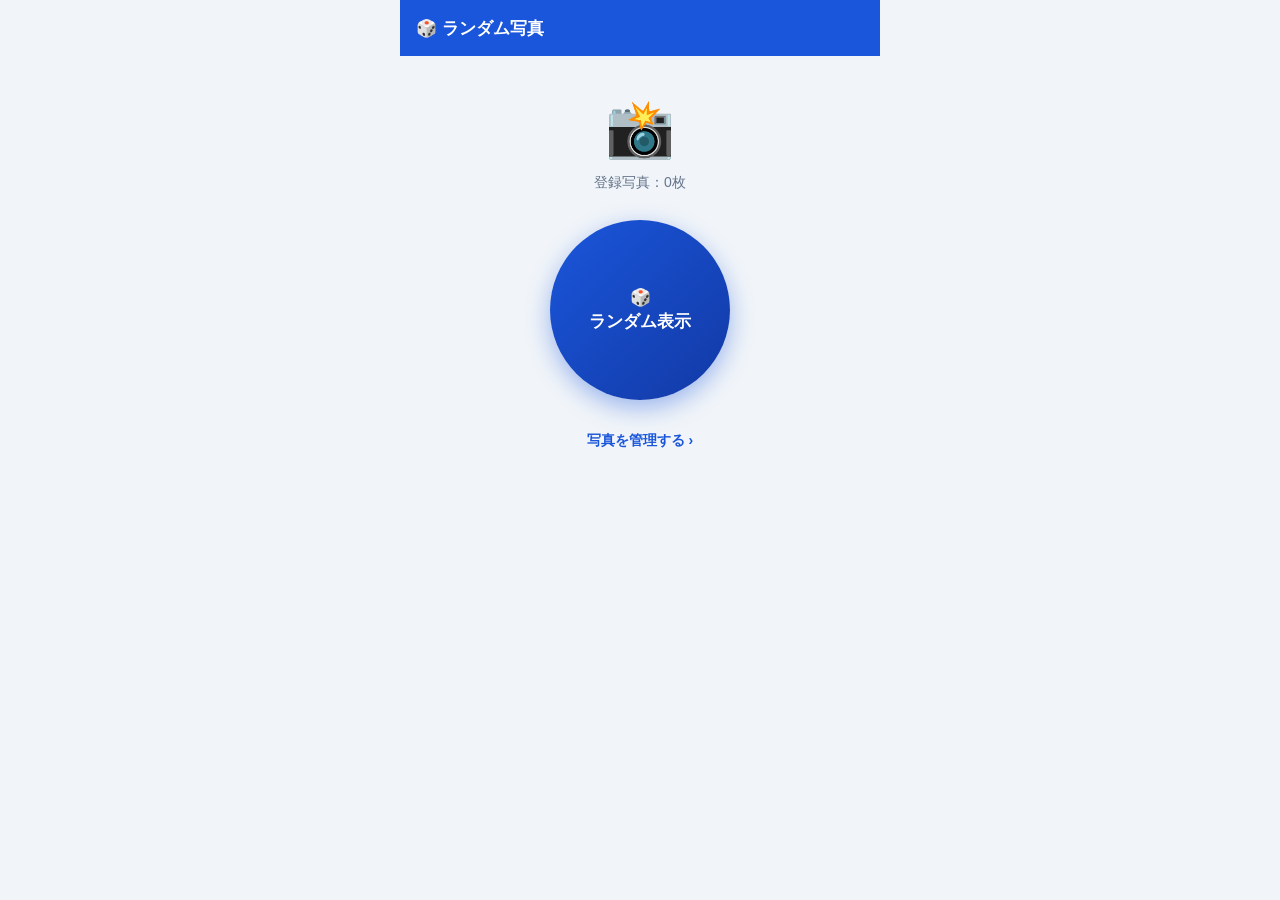
==== work/random-photo-app/04_system/index.html @ e7e94fef "chore: auto record Claude Code work Changed files: data/logs/file-change-log.md work/_inbox/99_logs/" ====
<!DOCTYPE html>
<html lang="ja">
<head>
<meta charset="UTF-8">
<meta name="viewport" content="width=device-width, initial-scale=1.0, maximum-scale=1.0, user-scalable=no">
<title>ランダム写真</title>
<style>
  :root {
    --primary: #1a56db;
    --primary-dark: #1239a5;
    --danger: #ef4444;
    --bg: #f1f5f9;
    --card: #ffffff;
    --text: #1e293b;
    --muted: #64748b;
    --border: #e2e8f0;
    --header-h: 56px;
  }
  * { box-sizing: border-box; margin: 0; padding: 0; -webkit-tap-highlight-color: transparent; }
  body {
    font-family: -apple-system, BlinkMacSystemFont, 'Hiragino Sans', 'Yu Gothic UI', sans-serif;
    background: var(--bg); color: var(--text);
    max-width: 480px; margin: 0 auto; min-height: 100vh;
  }
  .screen { display: none; min-height: 100vh; padding-bottom: 24px; }
  .screen.active { display: block; }

  .header {
    background: var(--primary); color: white; height: var(--header-h);
    display: flex; align-items: center; padding: 0 16px;
    position: sticky; top: 0; z-index: 100; gap: 12px;
  }
  .header-back {
    width: 34px; height: 34px; display: flex; align-items: center; justify-content: center;
    background: rgba(255,255,255,0.15); border-radius: 50%; cursor: pointer; font-size: 19px; flex-shrink: 0;
  }
  .header-title { font-size: 17px; font-weight: 700; flex: 1; }

  .section { padding: 16px; }

  /* HOME */
  .home-hero { text-align: center; padding: 40px 24px 20px; }
  .home-hero-icon { font-size: 56px; margin-bottom: 12px; }
  .home-hero-count { font-size: 14px; color: var(--muted); margin-bottom: 28px; }
  .random-btn {
    width: 180px; height: 180px; border-radius: 50%; border: none;
    background: linear-gradient(135deg,#1a56db,#1239a5); color: white;
    font-size: 17px; font-weight: 800; cursor: pointer; margin: 0 auto;
    display: flex; align-items: center; justify-content: center;
    box-shadow: 0 8px 24px rgba(26,86,219,0.4); line-height: 1.4;
  }
  .random-btn:active { transform: scale(0.96); }
  .manage-link {
    display: block; text-align: center; margin-top: 32px; color: var(--primary);
    font-size: 14px; font-weight: 700; cursor: pointer;
  }

  /* MANAGE */
  .add-row { display: flex; gap: 10px; margin-bottom: 16px; }
  .add-btn {
    flex: 1; background: #f8faff; border: 2px dashed #93c5fd; border-radius: 14px;
    padding: 16px 8px; text-align: center; cursor: pointer;
  }
  .add-btn-icon { font-size: 26px; margin-bottom: 4px; }
  .add-btn-text { font-size: 12px; font-weight: 700; color: var(--primary); }

  .photo-grid { display: grid; grid-template-columns: repeat(3,1fr); gap: 8px; }
  .photo-thumb {
    aspect-ratio: 1; border-radius: 10px; overflow: hidden; position: relative; background: #e0f2fe;
  }
  .photo-thumb img { width: 100%; height: 100%; object-fit: cover; display: block; }
  .photo-del {
    position: absolute; top: 4px; right: 4px; background: rgba(0,0,0,0.6); color: white;
    border-radius: 50%; width: 22px; height: 22px; display: flex; align-items: center; justify-content: center;
    font-size: 13px; cursor: pointer;
  }

  .empty-state { text-align: center; padding: 48px 24px; color: var(--muted); }
  .empty-state-icon { font-size: 44px; margin-bottom: 10px; }

  /* RANDOM RESULT OVERLAY */
  .overlay {
    position: fixed; inset: 0; background: rgba(0,0,0,0.9); z-index: 500;
    display: none; align-items: center; justify-content: center; flex-direction: column; padding: 20px;
  }
  .overlay.open { display: flex; }
  .overlay img { max-width: 100%; max-height: 70vh; border-radius: 12px; object-fit: contain; }
  .overlay-actions { display: flex; gap: 12px; margin-top: 20px; width: 100%; max-width: 320px; }
  .overlay-btn {
    flex: 1; padding: 14px; border-radius: 14px; border: none; font-size: 15px; font-weight: 700;
    cursor: pointer; font-family: inherit;
  }
  .overlay-btn.again { background: var(--primary); color: white; }
  .overlay-btn.close { background: rgba(255,255,255,0.15); color: white; }

  .toast {
    position: fixed; bottom: 24px; left: 50%; transform: translateX(-50%) translateY(20px);
    background: #1e293b; color: white; padding: 12px 20px; border-radius: 24px;
    font-size: 14px; font-weight: 600; opacity: 0; transition: all 0.3s; z-index: 9999; white-space: nowrap;
  }
  .toast.show { opacity: 1; transform: translateX(-50%) translateY(0); }
</style>
</head>
<body>

<!-- ─── HOME ─── -->
<div class="screen active" id="screen-home">
  <div class="header"><div class="header-title">🎲 ランダム写真</div></div>
  <div class="home-hero">
    <div class="home-hero-icon">📸</div>
    <div class="home-hero-count" id="photo-count">登録写真：0枚</div>
    <button class="random-btn" onclick="showRandomPhoto()">🎲<br>ランダム表示</button>
    <div class="manage-link" onclick="goScreen('manage')">写真を管理する ›</div>
  </div>
</div>

<!-- ─── MANAGE ─── -->
<div class="screen" id="screen-manage">
  <div class="header">
    <div class="header-back" onclick="goScreen('home')">‹</div>
    <div class="header-title">写真を管理</div>
  </div>
  <div class="section">
    <div class="add-row">
      <div class="add-btn" onclick="document.getElementById('camera-input').click()">
        <div class="add-btn-icon">📷</div>
        <div class="add-btn-text">写真を撮る</div>
      </div>
      <div class="add-btn" onclick="document.getElementById('library-input').click()">
        <div class="add-btn-icon">🖼</div>
        <div class="add-btn-text">アルバムから選ぶ</div>
      </div>
    </div>
    <input type="file" id="camera-input" accept="image/*" capture="environment" style="display:none" onchange="handleFiles(event)">
    <input type="file" id="library-input" accept="image/*" multiple style="display:none" onchange="handleFiles(event)">
    <div class="photo-grid" id="photo-grid"></div>
  </div>
</div>

<!-- ─── RANDOM RESULT ─── -->
<div class="overlay" id="result-overlay">
  <img id="result-img" src="" alt="">
  <div class="overlay-actions">
    <button class="overlay-btn again" onclick="showRandomPhoto()">🎲 もう一回</button>
    <button class="overlay-btn close" onclick="closeResult()">閉じる</button>
  </div>
</div>

<div class="toast" id="toast"></div>

<script>
// ─────────────────────────────────────────────
//  IndexedDB（写真がたくさん増える前提なのでlocalStorageではなくIndexedDBを使用）
// ─────────────────────────────────────────────
const DB_NAME = 'random_photo_db';
const STORE_NAME = 'photos';
let db = null;

function openDB() {
  return new Promise((resolve, reject) => {
    const req = indexedDB.open(DB_NAME, 1);
    req.onupgradeneeded = () => {
      req.result.createObjectStore(STORE_NAME, { keyPath: 'id', autoIncrement: true });
    };
    req.onsuccess = () => resolve(req.result);
    req.onerror = () => reject(req.error);
  });
}

function addPhoto(dataUrl) {
  return new Promise((resolve, reject) => {
    const tx = db.transaction(STORE_NAME, 'readwrite');
    tx.objectStore(STORE_NAME).add({ src: dataUrl, addedAt: Date.now() });
    tx.oncomplete = resolve;
    tx.onerror = () => reject(tx.error);
  });
}

function getAllPhotos() {
  return new Promise((resolve, reject) => {
    const tx = db.transaction(STORE_NAME, 'readonly');
    const req = tx.objectStore(STORE_NAME).getAll();
    req.onsuccess = () => resolve(req.result);
    req.onerror = () => reject(req.error);
  });
}

function deletePhotoById(id) {
  return new Promise((resolve, reject) => {
    const tx = db.transaction(STORE_NAME, 'readwrite');
    tx.objectStore(STORE_NAME).delete(id);
    tx.oncomplete = resolve;
    tx.onerror = () => reject(tx.error);
  });
}

// ─────────────────────────────────────────────
//  HELPERS
// ─────────────────────────────────────────────
function showToast(msg, duration = 2200) {
  const t = document.getElementById('toast');
  t.textContent = msg;
  t.classList.add('show');
  setTimeout(() => t.classList.remove('show'), duration);
}

function goScreen(name) {
  document.querySelectorAll('.screen').forEach(s => s.classList.remove('active'));
  document.getElementById('screen-' + name).classList.add('active');
  if (name === 'manage') renderPhotoGrid();
  if (name === 'home') refreshCount();
  window.scrollTo(0, 0);
}

function resizeImage(file, callback) {
  const reader = new FileReader();
  reader.onload = ev => {
    const img = new Image();
    img.onload = () => {
      const MAX = 1000;
      let w = img.width, h = img.height;
      if (w > MAX || h > MAX) {
        if (w > h) { h = Math.round(h * MAX / w); w = MAX; }
        else { w = Math.round(w * MAX / h); h = MAX; }
      }
      const canvas = document.createElement('canvas');
      canvas.width = w; canvas.height = h;
      canvas.getContext('2d').drawImage(img, 0, 0, w, h);
      callback(canvas.toDataURL('image/jpeg', 0.75));
    };
    img.src = ev.target.result;
  };
  reader.readAsDataURL(file);
}

// ─────────────────────────────────────────────
//  写真の追加・表示・削除
// ─────────────────────────────────────────────
async function handleFiles(e) {
  const files = Array.from(e.target.files);
  if (!files.length) return;
  let loaded = 0;
  for (const file of files) {
    await new Promise(res => {
      resizeImage(file, async dataUrl => {
        await addPhoto(dataUrl);
        loaded++;
        res();
      });
    });
  }
  showToast(`📷 写真${files.length}枚を追加しました`);
  renderPhotoGrid();
  e.target.value = '';
}

async function renderPhotoGrid() {
  const photos = await getAllPhotos();
  const el = document.getElementById('photo-grid');
  if (!photos.length) {
    el.innerHTML = `<div class="empty-state" style="grid-column:1/-1"><div class="empty-state-icon">📭</div><div>まだ写真がありません</div></div>`;
    return;
  }
  el.innerHTML = photos.map(p => `
    <div class="photo-thumb">
      <img src="${p.src}">
      <div class="photo-del" onclick="removePhoto(${p.id})">✕</div>
    </div>`).join('');
}

async function removePhoto(id) {
  await deletePhotoById(id);
  renderPhotoGrid();
  showToast('🗑️ 削除しました');
}

async function refreshCount() {
  const photos = await getAllPhotos();
  document.getElementById('photo-count').textContent = `登録写真：${photos.length}枚`;
}

async function showRandomPhoto() {
  const photos = await getAllPhotos();
  if (!photos.length) { showToast('⚠️ まだ写真が登録されていません'); return; }
  const pick = photos[Math.floor(Math.random() * photos.length)];
  document.getElementById('result-img').src = pick.src;
  document.getElementById('result-overlay').classList.add('open');
}

function closeResult() {
  document.getElementById('result-overlay').classList.remove('open');
}

// ─────────────────────────────────────────────
//  INIT
// ─────────────────────────────────────────────
openDB().then(d => { db = d; refreshCount(); });
</script>
</body>
</html>
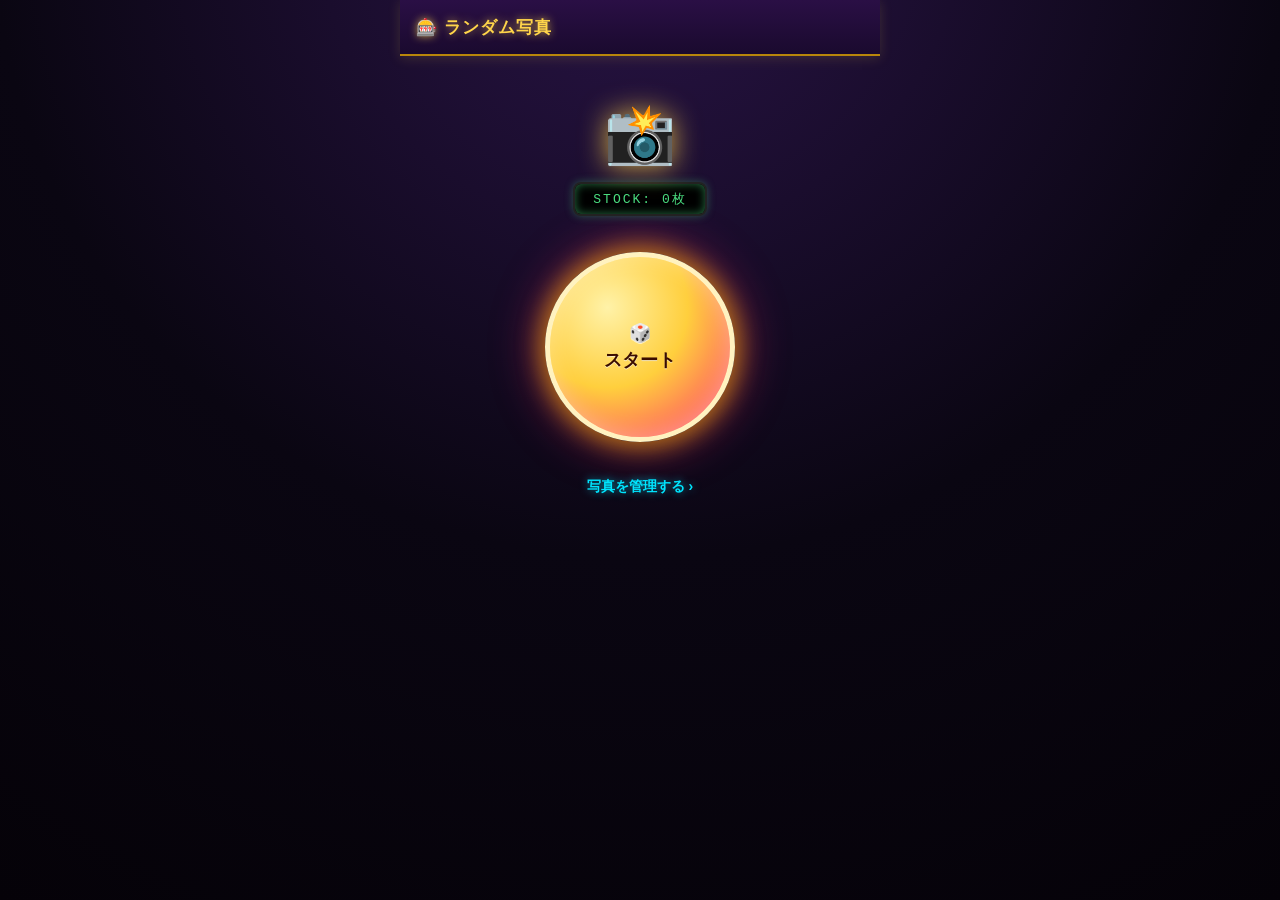
==== commit 77b096ac: "chore: auto record Claude Code work Changed files: data/logs/file-change-log.md work/_inbox/99_logs/" ====
--- a/work/random-photo-app/04_system/index.html
+++ b/work/random-photo-app/04_system/index.html
@@ -6,71 +6,104 @@
 <title>ランダム写真</title>
 <style>
   :root {
-    --primary: #1a56db;
-    --primary-dark: #1239a5;
-    --danger: #ef4444;
-    --bg: #f1f5f9;
-    --card: #ffffff;
-    --text: #1e293b;
-    --muted: #64748b;
-    --border: #e2e8f0;
+    --gold: #ffd54a;
+    --gold-dark: #b8860b;
+    --pink: #ff2e6d;
+    --neon-blue: #00e5ff;
+    --bg: #0a0612;
+    --card: #1c1030;
+    --card2: #241640;
+    --text: #fff2e0;
+    --muted: #9d8fc0;
+    --border: #3a2a5c;
     --header-h: 56px;
   }
   * { box-sizing: border-box; margin: 0; padding: 0; -webkit-tap-highlight-color: transparent; }
   body {
     font-family: -apple-system, BlinkMacSystemFont, 'Hiragino Sans', 'Yu Gothic UI', sans-serif;
-    background: var(--bg); color: var(--text);
+    background: radial-gradient(circle at 50% -10%, #2a1448 0%, #0a0612 55%, #050208 100%);
+    color: var(--text);
     max-width: 480px; margin: 0 auto; min-height: 100vh;
   }
   .screen { display: none; min-height: 100vh; padding-bottom: 24px; }
   .screen.active { display: block; }
 
   .header {
-    background: var(--primary); color: white; height: var(--header-h);
+    background: linear-gradient(180deg, #2a0f45, #1a0a2e);
+    color: var(--gold); height: var(--header-h);
     display: flex; align-items: center; padding: 0 16px;
     position: sticky; top: 0; z-index: 100; gap: 12px;
+    border-bottom: 2px solid var(--gold-dark);
+    box-shadow: 0 2px 12px rgba(255,213,74,0.15);
   }
   .header-back {
     width: 34px; height: 34px; display: flex; align-items: center; justify-content: center;
-    background: rgba(255,255,255,0.15); border-radius: 50%; cursor: pointer; font-size: 19px; flex-shrink: 0;
-  }
-  .header-title { font-size: 17px; font-weight: 700; flex: 1; }
+    background: rgba(255,255,255,0.1); border-radius: 50%; cursor: pointer; font-size: 19px; flex-shrink: 0;
+    color: var(--text);
+  }
+  .header-title {
+    font-size: 17px; font-weight: 800; flex: 1; letter-spacing: 1px;
+    text-shadow: 0 0 8px rgba(255,213,74,0.7);
+  }
 
   .section { padding: 16px; }
 
   /* HOME */
-  .home-hero { text-align: center; padding: 40px 24px 20px; }
-  .home-hero-icon { font-size: 56px; margin-bottom: 12px; }
-  .home-hero-count { font-size: 14px; color: var(--muted); margin-bottom: 28px; }
+  .home-hero { text-align: center; padding: 44px 24px 20px; }
+  .home-hero-icon {
+    font-size: 58px; margin-bottom: 14px;
+    filter: drop-shadow(0 0 14px rgba(255,213,74,0.8));
+    animation: iconFloat 2.4s ease-in-out infinite;
+  }
+  @keyframes iconFloat {
+    0%,100% { transform: translateY(0) rotate(-3deg); }
+    50% { transform: translateY(-6px) rotate(3deg); }
+  }
+  .home-hero-count {
+    display: inline-block; font-family: 'Courier New', monospace; font-size: 13px;
+    background: #000; color: #4ade80; padding: 6px 18px; border-radius: 8px;
+    border: 2px solid #222; letter-spacing: 2px; margin-bottom: 36px;
+    box-shadow: inset 0 0 10px rgba(74,222,128,0.5), 0 0 8px rgba(74,222,128,0.35);
+  }
+
   .random-btn {
-    width: 180px; height: 180px; border-radius: 50%; border: none;
-    background: linear-gradient(135deg,#1a56db,#1239a5); color: white;
-    font-size: 17px; font-weight: 800; cursor: pointer; margin: 0 auto;
-    display: flex; align-items: center; justify-content: center;
-    box-shadow: 0 8px 24px rgba(26,86,219,0.4); line-height: 1.4;
-  }
-  .random-btn:active { transform: scale(0.96); }
+    width: 190px; height: 190px; border-radius: 50%; border: 5px solid #fff2c0;
+    background: radial-gradient(circle at 32% 28%, #fff2a8, #ffcf3d 45%, #ff2e6d 100%);
+    color: #3a0d00; font-size: 18px; font-weight: 900; cursor: pointer; margin: 0 auto;
+    display: flex; align-items: center; justify-content: center; line-height: 1.5;
+    text-shadow: 0 1px 0 rgba(255,255,255,0.6);
+    box-shadow: 0 0 22px 6px rgba(255,180,0,0.55), 0 0 44px 12px rgba(255,46,109,0.35), inset 0 0 22px rgba(255,255,255,0.35);
+    animation: btnPulse 1.8s ease-in-out infinite;
+  }
+  .random-btn:active { transform: scale(0.95); }
+  @keyframes btnPulse {
+    0%,100% { box-shadow: 0 0 22px 6px rgba(255,180,0,0.55), 0 0 44px 12px rgba(255,46,109,0.35), inset 0 0 22px rgba(255,255,255,0.35); }
+    50%     { box-shadow: 0 0 32px 10px rgba(255,180,0,0.85), 0 0 58px 18px rgba(255,46,109,0.55), inset 0 0 26px rgba(255,255,255,0.45); }
+  }
+
   .manage-link {
-    display: block; text-align: center; margin-top: 32px; color: var(--primary);
+    display: block; text-align: center; margin-top: 36px; color: var(--neon-blue);
     font-size: 14px; font-weight: 700; cursor: pointer;
+    text-shadow: 0 0 8px rgba(0,229,255,0.6);
   }
 
   /* MANAGE */
   .add-row { display: flex; gap: 10px; margin-bottom: 16px; }
   .add-btn {
-    flex: 1; background: #f8faff; border: 2px dashed #93c5fd; border-radius: 14px;
+    flex: 1; background: var(--card); border: 2px dashed var(--gold-dark); border-radius: 14px;
     padding: 16px 8px; text-align: center; cursor: pointer;
   }
   .add-btn-icon { font-size: 26px; margin-bottom: 4px; }
-  .add-btn-text { font-size: 12px; font-weight: 700; color: var(--primary); }
+  .add-btn-text { font-size: 12px; font-weight: 700; color: var(--gold); }
 
   .photo-grid { display: grid; grid-template-columns: repeat(3,1fr); gap: 8px; }
   .photo-thumb {
-    aspect-ratio: 1; border-radius: 10px; overflow: hidden; position: relative; background: #e0f2fe;
+    aspect-ratio: 1; border-radius: 10px; overflow: hidden; position: relative;
+    background: var(--card); border: 1px solid var(--border);
   }
   .photo-thumb img { width: 100%; height: 100%; object-fit: cover; display: block; }
   .photo-del {
-    position: absolute; top: 4px; right: 4px; background: rgba(0,0,0,0.6); color: white;
+    position: absolute; top: 4px; right: 4px; background: rgba(0,0,0,0.7); color: var(--pink);
     border-radius: 50%; width: 22px; height: 22px; display: flex; align-items: center; justify-content: center;
     font-size: 13px; cursor: pointer;
   }
@@ -78,25 +111,56 @@
   .empty-state { text-align: center; padding: 48px 24px; color: var(--muted); }
   .empty-state-icon { font-size: 44px; margin-bottom: 10px; }
 
-  /* RANDOM RESULT OVERLAY */
+  /* RANDOM RESULT OVERLAY（当たり演出） */
   .overlay {
-    position: fixed; inset: 0; background: rgba(0,0,0,0.9); z-index: 500;
+    position: fixed; inset: 0; z-index: 500;
     display: none; align-items: center; justify-content: center; flex-direction: column; padding: 20px;
+    background: radial-gradient(circle, #2a123f 0%, #05020a 75%);
+    overflow: hidden;
   }
   .overlay.open { display: flex; }
-  .overlay img { max-width: 100%; max-height: 70vh; border-radius: 12px; object-fit: contain; }
-  .overlay-actions { display: flex; gap: 12px; margin-top: 20px; width: 100%; max-width: 320px; }
+  .overlay::before {
+    content: ''; position: absolute; inset: -60%; z-index: 0;
+    background: repeating-conic-gradient(from 0deg, rgba(255,213,74,0.14) 0deg 6deg, transparent 6deg 18deg);
+    animation: rayRotate 9s linear infinite;
+  }
+  @keyframes rayRotate { to { transform: rotate(360deg); } }
+
+  .result-banner {
+    position: relative; z-index: 2; color: var(--gold); font-size: 20px; font-weight: 900;
+    margin-bottom: 16px; text-shadow: 0 0 12px rgba(255,213,74,0.8); opacity: 0; transition: opacity 0.3s;
+    letter-spacing: 2px;
+  }
+  .result-frame {
+    position: relative; z-index: 2; border: 6px solid var(--gold); border-radius: 16px;
+    overflow: hidden; box-shadow: 0 0 28px 8px rgba(255,213,74,0.55), 0 0 56px 18px rgba(255,46,109,0.3);
+    max-width: 100%;
+  }
+  .result-frame img { display: block; max-width: 100%; max-height: 58vh; object-fit: contain; background:#000; }
+  .result-frame img.spinning { filter: blur(1.5px) brightness(1.4); }
+  .result-frame.reveal { animation: zoomFlash 0.45s ease-out; }
+  @keyframes zoomFlash {
+    0%   { transform: scale(0.7); filter: brightness(3); }
+    60%  { transform: scale(1.06); filter: brightness(1.3); }
+    100% { transform: scale(1); filter: brightness(1); }
+  }
+
+  .overlay-actions { position: relative; z-index: 2; display: flex; gap: 12px; margin-top: 22px; width: 100%; max-width: 320px; }
   .overlay-btn {
-    flex: 1; padding: 14px; border-radius: 14px; border: none; font-size: 15px; font-weight: 700;
+    flex: 1; padding: 14px; border-radius: 14px; border: none; font-size: 15px; font-weight: 800;
     cursor: pointer; font-family: inherit;
   }
-  .overlay-btn.again { background: var(--primary); color: white; }
-  .overlay-btn.close { background: rgba(255,255,255,0.15); color: white; }
+  .overlay-btn.again {
+    background: linear-gradient(135deg,#ffcf3d,#ff2e6d); color: #2b0700;
+    box-shadow: 0 0 16px rgba(255,150,50,0.5);
+  }
+  .overlay-btn.close { background: rgba(255,255,255,0.1); color: var(--text); }
 
   .toast {
     position: fixed; bottom: 24px; left: 50%; transform: translateX(-50%) translateY(20px);
-    background: #1e293b; color: white; padding: 12px 20px; border-radius: 24px;
+    background: #1e1030; color: var(--gold); padding: 12px 20px; border-radius: 24px;
     font-size: 14px; font-weight: 600; opacity: 0; transition: all 0.3s; z-index: 9999; white-space: nowrap;
+    border: 1px solid var(--gold-dark);
   }
   .toast.show { opacity: 1; transform: translateX(-50%) translateY(0); }
 </style>
@@ -105,11 +169,11 @@
 
 <!-- ─── HOME ─── -->
 <div class="screen active" id="screen-home">
-  <div class="header"><div class="header-title">🎲 ランダム写真</div></div>
+  <div class="header"><div class="header-title">🎰 ランダム写真</div></div>
   <div class="home-hero">
     <div class="home-hero-icon">📸</div>
-    <div class="home-hero-count" id="photo-count">登録写真：0枚</div>
-    <button class="random-btn" onclick="showRandomPhoto()">🎲<br>ランダム表示</button>
+    <div class="home-hero-count" id="photo-count">STOCK: 0枚</div>
+    <button class="random-btn" onclick="showRandomPhoto()">🎲<br>スタート</button>
     <div class="manage-link" onclick="goScreen('manage')">写真を管理する ›</div>
   </div>
 </div>
@@ -139,7 +203,10 @@
 
 <!-- ─── RANDOM RESULT ─── -->
 <div class="overlay" id="result-overlay">
-  <img id="result-img" src="" alt="">
+  <div class="result-banner" id="result-banner">🎉 これだ！ 🎉</div>
+  <div class="result-frame" id="result-frame">
+    <img id="result-img" src="" alt="">
+  </div>
   <div class="overlay-actions">
     <button class="overlay-btn again" onclick="showRandomPhoto()">🎲 もう一回</button>
     <button class="overlay-btn close" onclick="closeResult()">閉じる</button>
@@ -239,12 +306,10 @@
 async function handleFiles(e) {
   const files = Array.from(e.target.files);
   if (!files.length) return;
-  let loaded = 0;
   for (const file of files) {
     await new Promise(res => {
       resizeImage(file, async dataUrl => {
         await addPhoto(dataUrl);
-        loaded++;
         res();
       });
     });
@@ -276,18 +341,51 @@
 
 async function refreshCount() {
   const photos = await getAllPhotos();
-  document.getElementById('photo-count').textContent = `登録写真：${photos.length}枚`;
-}
+  document.getElementById('photo-count').textContent = `STOCK: ${photos.length}枚`;
+}
+
+// ─────────────────────────────────────────────
+//  ランダム表示（スロット風の演出）
+// ─────────────────────────────────────────────
+let spinTimer = null;
 
 async function showRandomPhoto() {
   const photos = await getAllPhotos();
   if (!photos.length) { showToast('⚠️ まだ写真が登録されていません'); return; }
-  const pick = photos[Math.floor(Math.random() * photos.length)];
-  document.getElementById('result-img').src = pick.src;
-  document.getElementById('result-overlay').classList.add('open');
+
+  const overlay = document.getElementById('result-overlay');
+  const img = document.getElementById('result-img');
+  const frame = document.getElementById('result-frame');
+  const banner = document.getElementById('result-banner');
+
+  clearInterval(spinTimer);
+  overlay.classList.add('open');
+  frame.classList.remove('reveal');
+  banner.style.opacity = 0;
+  img.classList.add('spinning');
+
+  let ticks = 0;
+  const maxTicks = 16;
+  spinTimer = setInterval(() => {
+    const r = photos[Math.floor(Math.random() * photos.length)];
+    img.src = r.src;
+    ticks++;
+    if (ticks >= maxTicks) {
+      clearInterval(spinTimer);
+      const finalPick = photos[Math.floor(Math.random() * photos.length)];
+      img.src = finalPick.src;
+      img.classList.remove('spinning');
+      // reflow をはさんでからアニメーションを付け直す
+      frame.classList.remove('reveal');
+      void frame.offsetWidth;
+      frame.classList.add('reveal');
+      banner.style.opacity = 1;
+    }
+  }, 80);
 }
 
 function closeResult() {
+  clearInterval(spinTimer);
   document.getElementById('result-overlay').classList.remove('open');
 }
 
